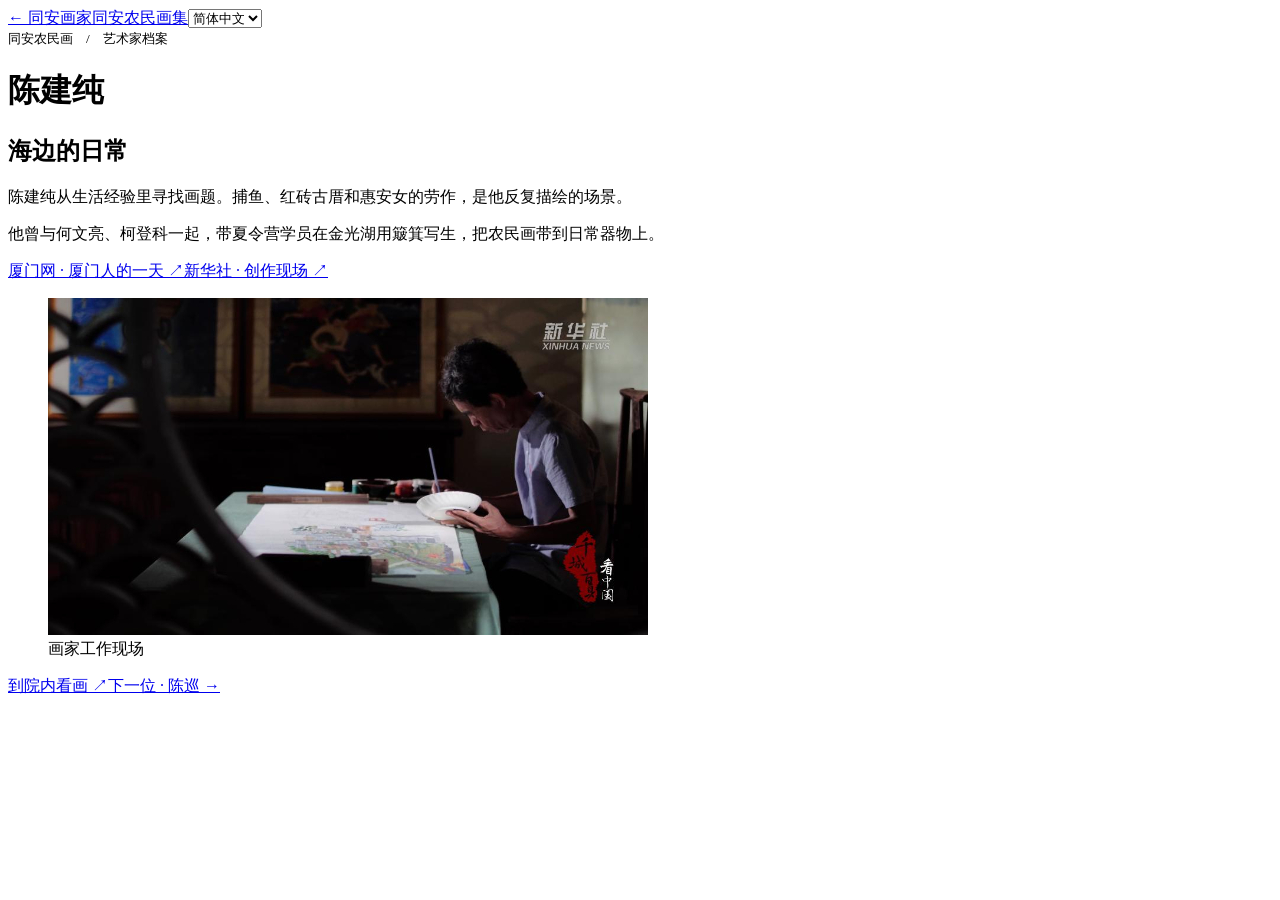
==== artist-chen-jianchun.html @ 360afcda "Publish the multilingual courtyard studio and relief gallery" ====
<!doctype html><html lang="zh-CN"><meta charset="utf-8"><meta name="viewport" content="width=device-width,initial-scale=1"><title>陈建纯 · 同安画家</title><link rel="stylesheet" href="tour.css?v=22"><body class="artist-bio"><header><a href="index.html#artists">← 同安画家</a><a href="index.html">同安农民画集</a><label class="language-picker"><select data-language aria-label="语言"><option lang="zh-CN" value="zh-CN">简体中文</option><option lang="zh-HK" value="zh-HK">香港繁體</option><option lang="en" value="en">English</option><option lang="ja" value="ja">日本語</option></select></label></header><main><div><small>同安农民画　/　艺术家档案</small><h1>陈建纯</h1><h2>海边的日常</h2><p>陈建纯从生活经验里寻找画题。捕鱼、红砖古厝和惠安女的劳作，是他反复描绘的场景。</p><p>他曾与何文亮、柯登科一起，带夏令营学员在金光湖用簸箕写生，把农民画带到日常器物上。</p><div class="bio-refs"><a href="https://amoy.xmnn.cn/89/">厦门网 · 厦门人的一天 ↗</a><a href="https://www2.xinhuanet.com/shuhua/20240710/9da94b053e914bcc8d46c2a043bf3096/c.html">新华社 · 创作现场 ↗</a></div></div><figure><img src="assets/real-tongan-1.jpg" alt="画家工作现场"><figcaption>画家工作现场</figcaption></figure></main><footer><a href="index.html#visit-2">到院内看画 ↗</a><a href="artist-chen-xun.html">下一位 · 陈巡 →</a></footer><script defer src="languages.js?v=1"></script><script defer src="language-switch.js?v=1"></script></body></html>
---- tour.css ----
#concept .bench-scene,#concept .bench-visual,#concept .edition-paper,#concept .ticket,#original-paint .room-window,#original-paint .camera-bar,#original-paint #model,#original-paint #relief-model{background:#fff!important;border:0;box-shadow:none}
#concept .edition-paper,#concept .ticket{padding:0;transform:none;rotate:none;width:min(90%,72vh)}
#concept .edition-paper .paper-meta,#concept .ticket-head,#concept .ticket .seal{display:none}
#concept .ticket-line{border:none}#concept .ticket img{margin:0}
#concept .edition-paper .proof-art{margin:0}#concept .bench-scene.arriving .edition-paper,#concept .bench-scene.arriving .ticket{animation:none}
#original-paint{border:0}#original-paint summary{color:#36546d}#original-paint .room-window{position:relative}
#relief-model{position:absolute;inset:0 0 50px;overflow:hidden;touch-action:pan-y;cursor:grab}
#relief-model:active{cursor:grabbing}#relief-model canvas,#relief-model img{display:block;width:100%;height:100%;object-fit:contain}
#original-paint [hidden]{display:none!important}.art-picker{display:flex;flex-wrap:wrap;gap:.45em 1.1em;padding:12px 0 20px}
.art-picker button,.show-relief{font:inherit;font-size:13px;color:#416281;padding:.45em 0;border:0;border-bottom:1px solid transparent;background:white;cursor:pointer}
.art-picker button[aria-pressed=true],.show-relief{border-bottom-color:currentColor}.show-relief{display:block;margin-top:15px}
#original-paint .relief-views{display:flex;gap:1em;justify-content:flex-end}.art-picker button:focus-visible,#relief-model:focus-visible{outline:2px solid #416281;outline-offset:3px}
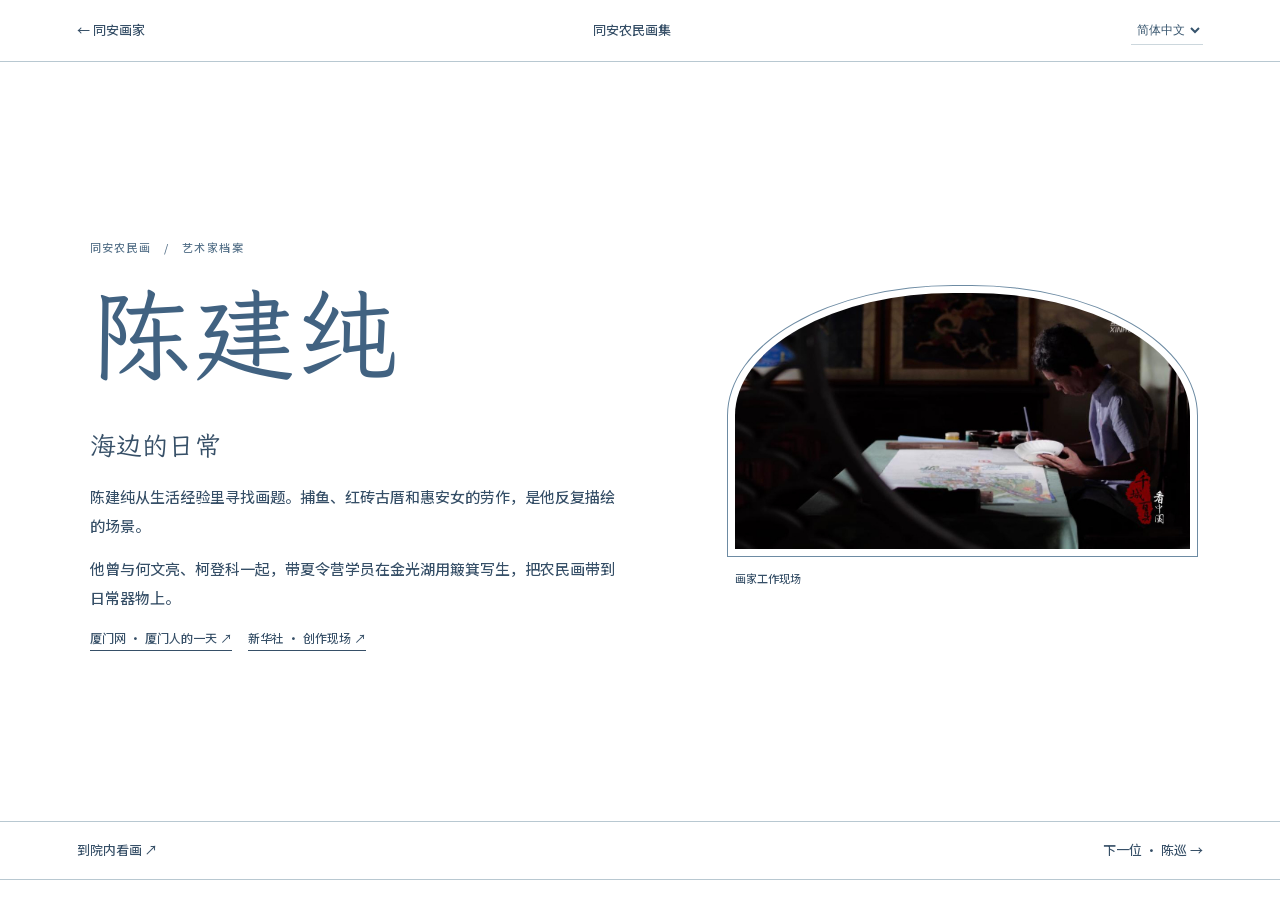
==== commit eecea26e: "Preserve the white editorial layout and localized typography across all galleries" ====
--- a/artist-chen-jianchun.html
+++ b/artist-chen-jianchun.html
@@ -1 +1 @@
-<!doctype html><html lang="zh-CN"><meta charset="utf-8"><meta name="viewport" content="width=device-width,initial-scale=1"><title>陈建纯 · 同安画家</title><link rel="stylesheet" href="tour.css?v=22"><body class="artist-bio"><header><a href="index.html#artists">← 同安画家</a><a href="index.html">同安农民画集</a><label class="language-picker"><select data-language aria-label="语言"><option lang="zh-CN" value="zh-CN">简体中文</option><option lang="zh-HK" value="zh-HK">香港繁體</option><option lang="en" value="en">English</option><option lang="ja" value="ja">日本語</option></select></label></header><main><div><small>同安农民画　/　艺术家档案</small><h1>陈建纯</h1><h2>海边的日常</h2><p>陈建纯从生活经验里寻找画题。捕鱼、红砖古厝和惠安女的劳作，是他反复描绘的场景。</p><p>他曾与何文亮、柯登科一起，带夏令营学员在金光湖用簸箕写生，把农民画带到日常器物上。</p><div class="bio-refs"><a href="https://amoy.xmnn.cn/89/">厦门网 · 厦门人的一天 ↗</a><a href="https://www2.xinhuanet.com/shuhua/20240710/9da94b053e914bcc8d46c2a043bf3096/c.html">新华社 · 创作现场 ↗</a></div></div><figure><img src="assets/real-tongan-1.jpg" alt="画家工作现场"><figcaption>画家工作现场</figcaption></figure></main><footer><a href="index.html#visit-2">到院内看画 ↗</a><a href="artist-chen-xun.html">下一位 · 陈巡 →</a></footer><script defer src="languages.js?v=1"></script><script defer src="language-switch.js?v=1"></script></body></html>
+<!doctype html><html lang="zh-CN"><meta charset="utf-8"><link rel="icon" href="data:,"><meta name="viewport" content="width=device-width,initial-scale=1"><title>陈建纯 · 同安画家</title><link rel="stylesheet" href="tour.css?v=gallery4"><body class="artist-bio"><header><a href="index.html#artists">← 同安画家</a><a href="index.html">同安农民画集</a><label class="language-picker"><select data-language aria-label="语言"><option lang="zh-CN" value="zh-CN">简体中文</option><option lang="zh-HK" value="zh-HK">香港繁體</option><option lang="en" value="en">English</option><option lang="ja" value="ja">日本語</option></select></label></header><main><div><small>同安农民画　/　艺术家档案</small><h1>陈建纯</h1><h2>海边的日常</h2><p>陈建纯从生活经验里寻找画题。捕鱼、红砖古厝和惠安女的劳作，是他反复描绘的场景。</p><p>他曾与何文亮、柯登科一起，带夏令营学员在金光湖用簸箕写生，把农民画带到日常器物上。</p><div class="bio-refs"><a href="https://amoy.xmnn.cn/89/">厦门网 · 厦门人的一天 ↗</a><a href="https://www2.xinhuanet.com/shuhua/20240710/9da94b053e914bcc8d46c2a043bf3096/c.html">新华社 · 创作现场 ↗</a></div></div><figure><img src="assets/real-tongan-1.jpg" alt="画家工作现场"><figcaption>画家工作现场</figcaption></figure></main><footer><a href="index.html#visit-2">到院内看画 ↗</a><a href="artist-chen-xun.html">下一位 · 陈巡 →</a></footer><script defer src="languages.js?v=1"></script><script defer src="language-switch.js?v=1"></script></body></html>
--- a/tour.css
+++ b/tour.css
@@ -1,14 +1,70 @@
-
-#concept .bench-scene,#concept .bench-visual,#concept .edition-paper,#concept .ticket,#original-paint .room-window,#original-paint .camera-bar,#original-paint #model,#original-paint #relief-model{background:#fff!important;border:0;box-shadow:none}
-#concept .edition-paper,#concept .ticket{padding:0;transform:none;rotate:none;width:min(90%,72vh)}
-#concept .edition-paper .paper-meta,#concept .ticket-head,#concept .ticket .seal{display:none}
-#concept .ticket-line{border:none}#concept .ticket img{margin:0}
-#concept .edition-paper .proof-art{margin:0}#concept .bench-scene.arriving .edition-paper,#concept .bench-scene.arriving .ticket{animation:none}
-#original-paint{border:0}#original-paint summary{color:#36546d}#original-paint .room-window{position:relative}
-#relief-model{position:absolute;inset:0 0 50px;overflow:hidden;touch-action:pan-y;cursor:grab}
-#relief-model:active{cursor:grabbing}#relief-model canvas,#relief-model img{display:block;width:100%;height:100%;object-fit:contain}
-#original-paint [hidden]{display:none!important}.art-picker{display:flex;flex-wrap:wrap;gap:.45em 1.1em;padding:12px 0 20px}
-.art-picker button,.show-relief{font:inherit;font-size:13px;color:#416281;padding:.45em 0;border:0;border-bottom:1px solid transparent;background:white;cursor:pointer}
-.art-picker button[aria-pressed=true],.show-relief{border-bottom-color:currentColor}.show-relief{display:block;margin-top:15px}
-#original-paint .relief-views{display:flex;gap:1em;justify-content:flex-end}.art-picker button:focus-visible,#relief-model:focus-visible{outline:2px solid #416281;outline-offset:3px}
+:root{--blue:rgb(65,98,129);--cobalt:rgb(65,98,129);--navy:#304d68;--ink:#304d68;--rouge:#416281;--rule:#bfcdd3;--stock:#f5f5ef;--brass:#416281} 
+.logo span{border:0;padding:0}.market-mast>a{color:var(--blue)}.court-hero{display:block}.tour-story{display:grid;grid-template-columns:30% 70%;align-items:start;position:relative}.tour-stage{grid-column:2;grid-row:1;position:sticky;top:0;align-self:start;height:100svh;display:flex;flex-direction:column;justify-content:center;background:#fcfcf8;border-left:1px solid var(--rule)}.tour-stage .court-stage{padding:12px 3% 15px;background:transparent}.tour-stage #court-viewport{height:clamp(250px,72svh,900px)}.tour-stage .court-route{padding:12px 3%;gap:14px}.tour-text{grid-area:1/1}.tour-stop{display:grid;align-items:center;min-height:92svh;padding:35px 12%;border-bottom:1px solid var(--rule);scroll-margin-top:0}.tour-stop small,.folio aside small,.makers>small,.artist-bio main small{font-size:11px;letter-spacing:.13em;color:#547088}.tour-stop h2{font:500 clamp(30px,3.6vw,64px)/1.25 SimSun,serif;letter-spacing:-.05em;margin:19px 0}.tour-stop p{font-size:14px;line-height:1.95;color:#486275}.tour-stop a,.folio a{display:block;width:fit-content;color:#416281;border-bottom:1px solid;font-size:12px;padding:5px 0}.tour-next{margin-top:20px}+
+.folio,.folio-guide{min-height:100svh;display:grid;align-content:center;border-block-start:1px solid var(--rule);padding:5vw 8vw;background:#f4f4ec}.folio{grid-template-columns:minmax(0,1fr) minmax(128px,.20fr);gap:5%;align-items:center}.folio aside h2{font:500 18px/1.5 SimSun,serif;margin:16px 0 0}.folio aside p{font-size:12px;line-height:1.85;color:#506878}.folio aside a{margin-top:24px}.folio .rub-print{width:100%;height:min(78svh,66vw);background:transparent;min-height:0}.folio .impression,.folio .pigment{inset:0;background-size:contain;background-position:center;mask-image:none}.folio .pigment{mask-image:radial-gradient(circle at var(--x,50%) var(--y,50%),black 0 10%,transparent 23%)}.folio .rub-print[aria-pressed=true] .pigment{mask-image:none}.folio-plus{position:absolute;bottom:8px;right:8px;color:#476780;border-radius:50%;border:1px solid #aec0cc;background:#fafaf3;width:29px;line-height:27px}.folio-guide{place-items:center;background:#e6e9e4}.folio-guide .blue-roll{width:min(550px,85%);min-height:min(65svh,620px);padding:55px 8%;height:auto;background:#416281;display:flex}.blue-roll:before,.blue-roll:after,.court-entry{background:#416281}.folio-guide h2{font-size:clamp(29px,3.1vw,54px)}.folio-guide .blue-roll p{color:white}.folio-guide .blue-roll a{margin-top:10px}.makers h2{margin-bottom:30px}.maker-list{display:grid;grid-template-columns:repeat(3,1fr);gap:4%}.maker-list a{display:flex;flex-direction:column-reverse;justify-content:space-between;border-bottom:1px solid var(--rule);padding:20px 0}.maker-list img{width:100%;height:clamp(185px,20vw,360px);object-fit:cover;border-radius:50% 50% 0 0;filter:grayscale(1);transition:filter .35s}.maker-list a:hover img,.maker-list a:focus-visible img{filter:grayscale(0)}.maker-list span{display:block;font:500 clamp(27px,3.5vw,58px) SimSun,serif;margin-top:16px}.maker-list small{display:block;font:12px/2 'Microsoft YaHei'}+
+.artist-bio{color:#364f67;background:#f7f7f1;margin:0;font:15px/1.9 'Microsoft YaHei',sans-serif}.artist-bio a{color:inherit;text-decoration:none}.artist-bio header,.artist-bio footer{display:flex;align-items:center;justify-content:space-between;border-bottom:1px solid #b8c8d1;padding:16px 6%;font-size:13px}.artist-bio footer{border-top:1px solid #b8c8d1}.artist-bio main{max-width:1400px;margin:auto;display:grid;align-items:center;grid-template-columns:1fr .85fr;gap:10%;min-height:73vh;padding:4vw 7%}.artist-bio h1{font:500 clamp(55px,8vw,132px)/1.2 SimSun,serif;margin:15px 0 32px;color:#416281}.artist-bio h2{font:500 26px SimSun,serif}.artist-bio figure{margin:0}.artist-bio figure img{width:100%;max-height:67vh;object-fit:cover;border-radius:48% 48% 0 0;outline:1px solid #6d8ba3;outline-offset:7px}.artist-bio figcaption{font-size:11px;margin-top:12px}.bio-refs{display:flex;gap:16px;flex-wrap:wrap;font-size:12px}.bio-refs a{border-bottom:1px solid}.court-route button[aria-pressed=true],.archive-filters button[aria-pressed=true],.filters .selected{background:#416281}+
+@media(max-width:780px){.tour-story{display:block}.tour-stage{top:0;height:51svh;z-index:2;border:0;justify-content:flex-start}.tour-stage #court-viewport{height:32svh;min-height:130px}.tour-stage .court-route{padding:3px 4%;gap:4px}.tour-stage .court-stage{padding:3px 4%}.tour-stage #court-caption{line-height:1.4}.tour-text{margin-top:-51svh;padding-top:51svh}.tour-stop{min-height:64svh;padding:12px 7%;align-content:start;scroll-margin-top:51svh}.tour-stop h2{font-size:32px;margin:12px 0}.tour-stop p{font-size:13px}.folio{grid-template-columns:1fr;padding:8%;gap:14px;min-height:94svh}.folio .rub-print{height:56svh}.folio aside h2{margin:5px 0}.folio aside p{margin:3px 0}.folio aside a{margin-top:5px}.folio-guide .blue-roll{padding:30px 8%}.maker-list{grid-template-columns:1fr}.maker-list a{flex-direction:row;align-items:center}.maker-list img{width:35%;height:125px}.artist-bio main{grid-template-columns:1fr;padding:35px 8%;gap:30px}.artist-bio main figure{max-width:450px}.artist-bio h1{margin:8px 0 20px}}+
++
+@font-face{font-family:StudioKai;src:url(assets/studio-kai.woff2) format('woff2');font-display:swap;font-weight:400 700}+
+@font-face{font-family:StudioSans;src:url(assets/studio-sans.woff2) format('woff2');font-display:swap;font-weight:400 600}+
+:root{--stock:#fff;--sand:#fff;--plaster:#fff;--wash:#fff;--paper:#fff;--night:#fff}+
+html,body,header,footer,main,section,.section,.section.history,.section.studio,.section.play,.section.story,.section.events,.artist-bio,.court-hero,.tour-stage,.court-stage,.folio,.folio-guide,.bench-sticky,.bench-visual,.bench-scene,#concept,#concept #product-plate,.ticket,.edition-paper,.paper-frame,.paper-frame svg,.archive-item img[src*="journal-"],.poster,.artist-bio main{background-color:white!important}+
+.bench-visual,#concept #product-plate{background-image:none!important}.print-field{background:#fff}.section-index,.bench-mast,.bench-nav{display:none}.rub-print .impression{mix-blend-mode:normal}.bench-layout{flex:1}+
+body,button,.artist-bio,.bench-copy p,.tour-stop p,.court-route button,.folio aside p,.maker-list small,.blue-roll p,small,nav{font-family:StudioSans,"Microsoft YaHei",sans-serif}+
+h1,h2,h3,.logo span,.market-mast>span,.tour-stop h2,.bench-copy h2,.folio aside h2,.folio-guide h2,.maker-list span,.artist-bio h1,.artist-bio h2,.section h2,.archive-item strong,.course h3,.scroll-case h3,.blue-roll h2{font-family:StudioKai,KaiTi,serif!important;font-weight:400!important;letter-spacing:.01em}+
+.market-mast>span{font-size:clamp(64px,9.8vw,150px);line-height:1.14;transform:none;letter-spacing:.07em}.market-mast{padding:1vw 5%}.logo span{font-size:19px}.logo small{font-family:StudioSans,sans-serif;font-size:8px}.tour-stop{min-height:84svh}.tour-stop h2{line-height:1.37}.folio-guide .blue-roll{background:#416281}.folio-guide .blue-roll p{color:white}.course-heading{margin-top:55px}.bench-action{color:#416281}+
+@media(max-width:780px){.tour-stop{min-height:64svh}.market-mast>span{font-size:clamp(50px,12vw,95px)}}+
+
+.market-mast{display:flex;justify-content:center;gap:.3em;margin:0;font-size:clamp(58px,9vw,142px)}
+.tour-stage #court-viewport{height:83svh}.tour-stage{border-left:0}.archive-item strong{margin-top:12px}
+.folio-guide{padding:8vh 6vw;min-height:100svh}.guide-spread{width:min(1140px,100%);display:grid;grid-template-columns:1fr 1fr;color:#344e65;border:1px solid #dbe1e2;background:#fff;box-shadow:1px 2px 0 #eee,2px 3px 0 #fff,3px 4px 0 #dce0e2,0 12px 32px #313d5710}
+.guide-copy{display:flex;flex-direction:column;justify-content:center;align-items:flex-start;padding:clamp(26px,5vw,78px);background:linear-gradient(90deg,#fff 95%,#eff0f1);min-width:0}.guide-copy small{font-size:12px;letter-spacing:.18em}.guide-copy h2{font-size:clamp(31px,3.8vw,62px);line-height:1.4;margin:1em 0 .45em;text-wrap:balance}.guide-copy p{line-height:2;font-size:14px;max-width:26em}.guide-copy nav{display:flex;gap:1.8em;margin-top:1.6em;flex-wrap:wrap}.guide-copy a{font-size:13px;border-bottom:1px solid #a3b5c2;padding-bottom:4px;color:inherit}
+.guide-plate{display:block;position:relative;min-height:clamp(390px,44vw,650px);overflow:hidden;padding:0;border:0;cursor:crosshair;background:#4c6880 url(assets/journal-sea.webp) center/cover;isolation:isolate}.guide-plate canvas,.plate-ink{position:absolute;inset:0;width:100%;height:100%;object-fit:cover}.plate-ink{z-index:1;background:url(assets/journal-sea.webp) center/cover;opacity:0;mask-image:radial-gradient(ellipse 110px 120px at var(--x,50%) var(--y,50%),black 25%,transparent 100%);transition:opacity .22s}.guide-plate:hover .plate-ink,.guide-plate:focus-visible .plate-ink,.guide-plate[aria-pressed=true] .plate-ink{opacity:1}.guide-plate[aria-pressed=true] .plate-ink{mask-image:none}.guide-plate:focus-visible{outline:2px solid #416281;outline-offset:4px}
+@media(max-width:780px){.tour-stage{height:47svh}.tour-stage #court-viewport{height:46svh}.tour-text{margin-top:-47svh;padding-top:47svh}.tour-stop{scroll-margin-top:47svh}.guide-spread{grid-template-columns:1fr}.guide-copy{background:#fff;padding:8%}.guide-copy h2{margin:.5em 0}.guide-copy p{margin:.3em 0}.guide-copy nav{margin-top:.8em}.guide-plate{min-height:270px;aspect-ratio:1.85}.folio-guide{padding:7vh 6%}}
+@media(max-height:550px) and (min-width:781px){#concept{height:340svh}.bench-sticky{position:sticky;top:0;height:100svh;min-height:0}.bench-layout{min-height:0}}
+
+@font-face{font-family:StudioHK;src:url(assets/type-hk.woff2) format('woff2');font-style:normal;font-weight:400;font-display:swap}
+@font-face{font-family:StudioEnglish;src:url(assets/type-en.woff2) format('woff2');font-style:normal;font-weight:400;font-display:swap}
+@font-face{font-family:StudioJapanese;src:url(assets/type-jp.woff2) format('woff2');font-style:normal;font-weight:400;font-display:swap}
+html:lang(zh-HK){--display-face:StudioHK,"Songti TC",serif;--body-face:"PingFang HK","Microsoft JhengHei",StudioHK,sans-serif}
+html:lang(en){--display-face:StudioEnglish,Georgia,serif;--body-face:"Segoe UI",Arial,sans-serif}
+html:lang(ja){--display-face:StudioJapanese,"Yu Mincho",serif;--body-face:"Yu Gothic","Hiragino Sans",StudioJapanese,sans-serif}
+html:not(:lang(zh-CN)) :is(body,button,p,small,nav,.artist-bio,.court-route button){font-family:var(--body-face)!important}
+html:not(:lang(zh-CN)) :is(h1,h2,h3,.market-mast>span,.logo span,.maker-list span,.archive-item strong,.year){font-family:var(--display-face)!important}
+.language-picker{display:inline-flex;align-items:center;flex:0 0 auto;margin-left:12px}.language-picker select{color:#36546d;background:#fff;border:0;border-bottom:1px solid #ccd7dd;padding:6px 2px;cursor:pointer;font:12px/1.5 system-ui,sans-serif}
+html:lang(en) .market-mast>span{font-size:clamp(46px,7.2vw,136px);letter-spacing:-.035em}
+html:lang(en) .tour-stop h2,html:lang(en) .guide-copy h2{line-height:1.1;overflow-wrap:break-word}
+html:lang(en) .artist-bio h1{font-size:clamp(44px,6.8vw,100px)}
+@media(max-width:780px){header{column-gap:5px}.language-picker{margin-left:0}.language-picker select{max-width:84px;font-size:11px}.nav-cta{white-space:nowrap}.artist-bio header{flex-wrap:wrap}}
+
+.guide-copy{container-type:inline-size}.guide-copy h2{width:100%;font-size:clamp(23px,12cqw,52px);line-height:1.42;text-wrap:initial}.tour-stop h2{text-wrap:balance}
+html:lang(en) .guide-copy h2{font-size:clamp(27px,11.4cqw,50px);line-height:1.14}
+
+
+#concept .bench-scene,#concept .bench-visual,#concept .edition-paper,#concept .ticket,#original-paint .room-window,#original-paint .camera-bar,#original-paint #model,#original-paint #relief-model{background:#fff!important;border:0;box-shadow:none}
+#concept .edition-paper,#concept .ticket{padding:0;transform:none;rotate:none;width:min(90%,72vh)}
+#concept .edition-paper .paper-meta,#concept .ticket-head,#concept .ticket .seal{display:none}
+#concept .ticket-line{border:none}#concept .ticket img{margin:0}
+#concept .edition-paper .proof-art{margin:0}#concept .bench-scene.arriving .edition-paper,#concept .bench-scene.arriving .ticket{animation:none}
+#original-paint{border:0}#original-paint summary{color:#36546d}#original-paint .room-window{position:relative}
+#relief-model{position:absolute;inset:0 0 50px;overflow:hidden;touch-action:pan-y;cursor:grab}
+#relief-model:active{cursor:grabbing}#relief-model canvas,#relief-model img{display:block;width:100%;height:100%;object-fit:contain}
+#original-paint [hidden]{display:none!important}.art-picker{display:flex;flex-wrap:wrap;gap:.45em 1.1em;padding:12px 0 20px}
+.art-picker button,.show-relief{font:inherit;font-size:13px;color:#416281;padding:.45em 0;border:0;border-bottom:1px solid transparent;background:white;cursor:pointer}
+.art-picker button[aria-pressed=true],.show-relief{border-bottom-color:currentColor}.show-relief{display:block;margin-top:15px}
+#original-paint .relief-views{display:flex;gap:1em;justify-content:flex-end}.art-picker button:focus-visible,#relief-model:focus-visible{outline:2px solid #416281;outline-offset:3px}
+
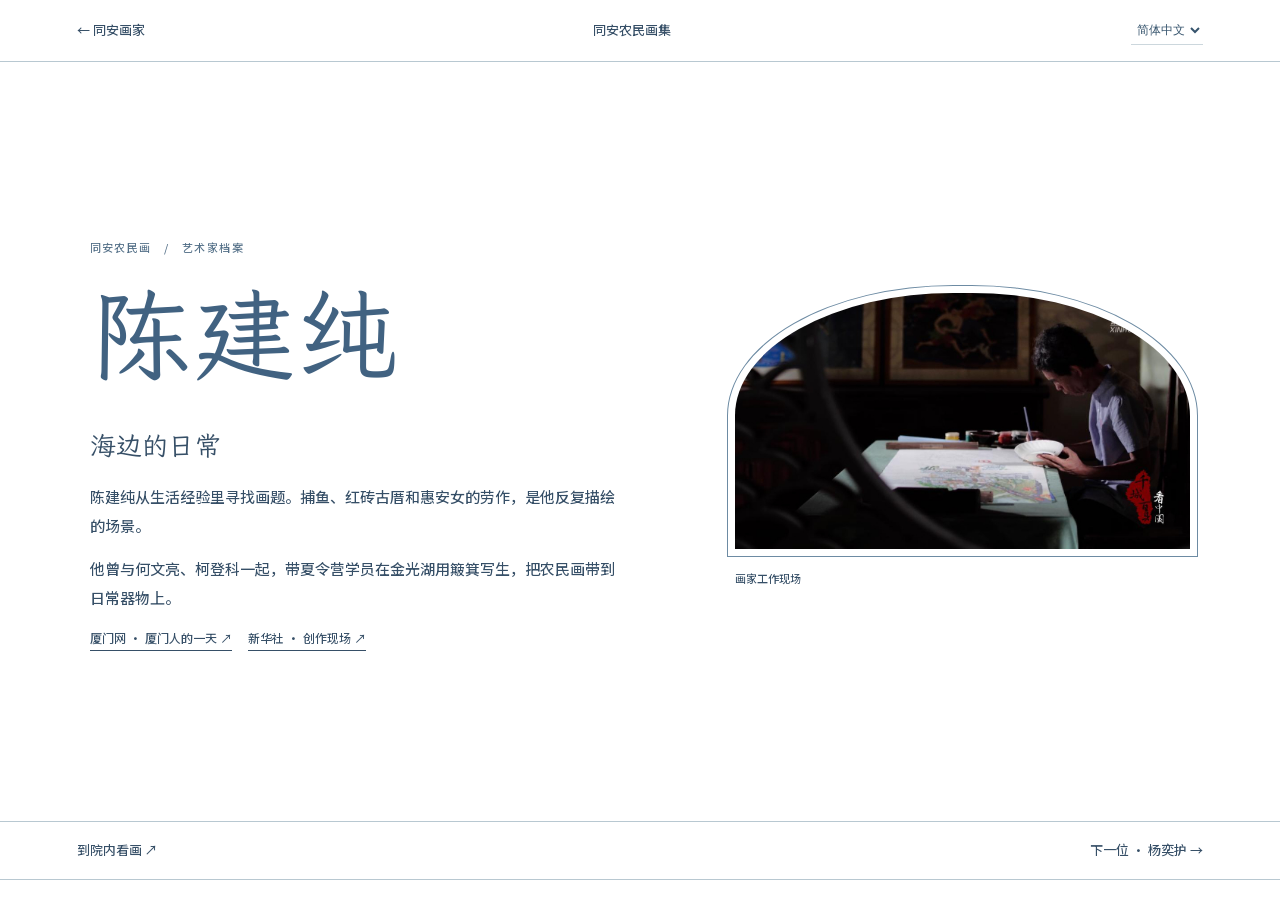
==== commit 83b0786e: "Feature Yang Yihu in the folk painting artist list" ====
--- a/artist-chen-jianchun.html
+++ b/artist-chen-jianchun.html
@@ -1 +1 @@
-<!doctype html><html lang="zh-CN"><meta charset="utf-8"><link rel="icon" href="data:,"><meta name="viewport" content="width=device-width,initial-scale=1"><title>陈建纯 · 同安画家</title><link rel="stylesheet" href="tour.css?v=gallery4"><body class="artist-bio"><header><a href="index.html#artists">← 同安画家</a><a href="index.html">同安农民画集</a><label class="language-picker"><select data-language aria-label="语言"><option lang="zh-CN" value="zh-CN">简体中文</option><option lang="zh-HK" value="zh-HK">香港繁體</option><option lang="en" value="en">English</option><option lang="ja" value="ja">日本語</option></select></label></header><main><div><small>同安农民画　/　艺术家档案</small><h1>陈建纯</h1><h2>海边的日常</h2><p>陈建纯从生活经验里寻找画题。捕鱼、红砖古厝和惠安女的劳作，是他反复描绘的场景。</p><p>他曾与何文亮、柯登科一起，带夏令营学员在金光湖用簸箕写生，把农民画带到日常器物上。</p><div class="bio-refs"><a href="https://amoy.xmnn.cn/89/">厦门网 · 厦门人的一天 ↗</a><a href="https://www2.xinhuanet.com/shuhua/20240710/9da94b053e914bcc8d46c2a043bf3096/c.html">新华社 · 创作现场 ↗</a></div></div><figure><img src="assets/real-tongan-1.jpg" alt="画家工作现场"><figcaption>画家工作现场</figcaption></figure></main><footer><a href="index.html#visit-2">到院内看画 ↗</a><a href="artist-chen-xun.html">下一位 · 陈巡 →</a></footer><script defer src="languages.js?v=1"></script><script defer src="language-switch.js?v=1"></script></body></html>
+<!doctype html><html lang="zh-CN"><meta charset="utf-8"><link rel="icon" href="data:,"><meta name="viewport" content="width=device-width,initial-scale=1"><title>陈建纯 · 同安画家</title><link rel="stylesheet" href="tour.css?v=gallery4"><body class="artist-bio"><header><a href="index.html#artists">← 同安画家</a><a href="index.html">同安农民画集</a><label class="language-picker"><select data-language aria-label="语言"><option lang="zh-CN" value="zh-CN">简体中文</option><option lang="zh-HK" value="zh-HK">香港繁體</option><option lang="en" value="en">English</option><option lang="ja" value="ja">日本語</option></select></label></header><main><div><small>同安农民画　/　艺术家档案</small><h1>陈建纯</h1><h2>海边的日常</h2><p>陈建纯从生活经验里寻找画题。捕鱼、红砖古厝和惠安女的劳作，是他反复描绘的场景。</p><p>他曾与何文亮、柯登科一起，带夏令营学员在金光湖用簸箕写生，把农民画带到日常器物上。</p><div class="bio-refs"><a href="https://amoy.xmnn.cn/89/">厦门网 · 厦门人的一天 ↗</a><a href="https://www2.xinhuanet.com/shuhua/20240710/9da94b053e914bcc8d46c2a043bf3096/c.html">新华社 · 创作现场 ↗</a></div></div><figure><img src="assets/real-tongan-1.jpg" alt="画家工作现场"><figcaption>画家工作现场</figcaption></figure></main><footer><a href="index.html#visit-2">到院内看画 ↗</a><a href="artist-yang-yihu.html">下一位 · 杨奕护 →</a></footer><script defer src="languages.js?v=artist-yang1"></script><script defer src="language-switch.js?v=1"></script></body></html>
--- a/tour.css
+++ b/tour.css
@@ -68,3 +68,5 @@
 .art-picker button[aria-pressed=true],.show-relief{border-bottom-color:currentColor}.show-relief{display:block;margin-top:15px}
 #original-paint .relief-views{display:flex;gap:1em;justify-content:flex-end}.art-picker button:focus-visible,#relief-model:focus-visible{outline:2px solid #416281;outline-offset:3px}
 
+
+@media(max-width:780px){.guide-spread{grid-template-columns:minmax(0,1fr)}.guide-plate{width:100%;min-width:0;aspect-ratio:auto}.tour-stage #court-viewport{height:calc(47svh - 16px)}}
